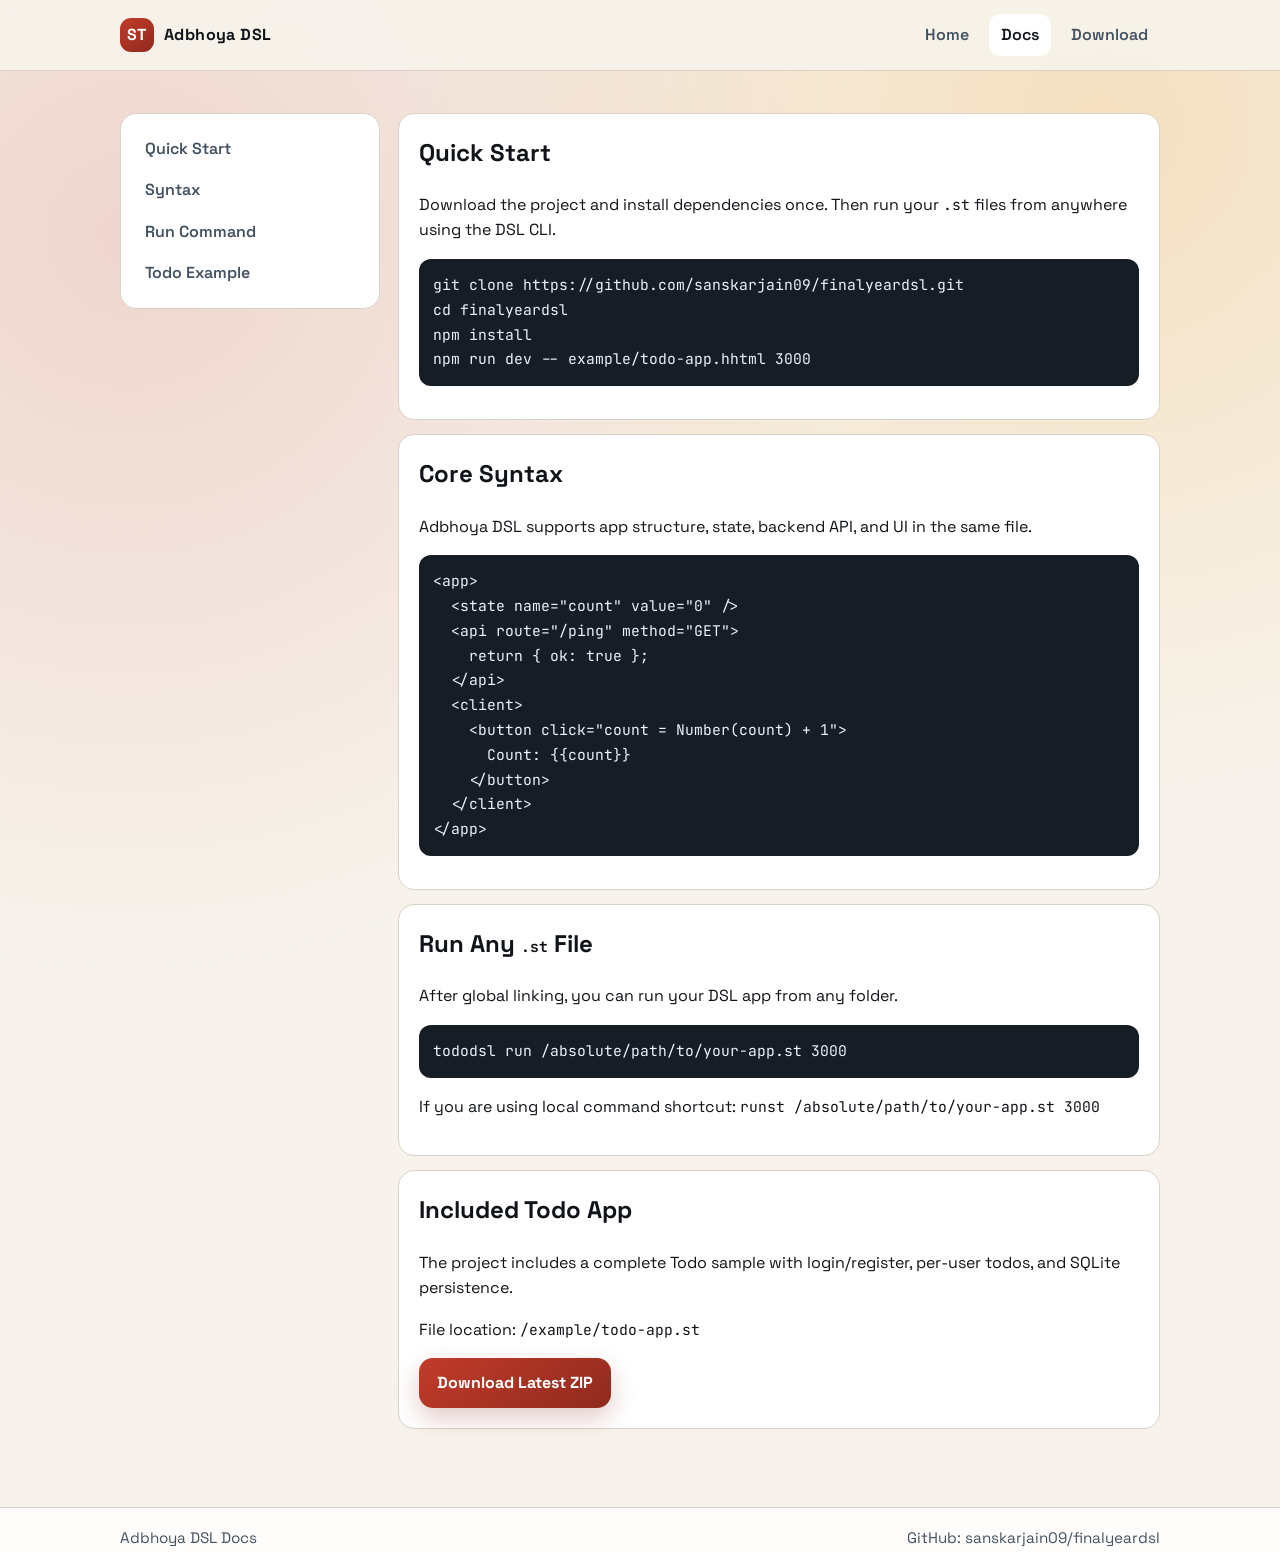
==== docs.html @ e7f031f5 "Initial website" ====
<!doctype html>
<html lang="en">
  <head>
    <meta charset="UTF-8" />
    <meta name="viewport" content="width=device-width, initial-scale=1.0" />
    <title>Adbhoya DSL | Docs</title>
    <link rel="preconnect" href="https://fonts.googleapis.com" />
    <link rel="preconnect" href="https://fonts.gstatic.com" crossorigin />
    <link
      href="https://fonts.googleapis.com/css2?family=JetBrains+Mono:wght@400;600&family=Space+Grotesk:wght@400;500;600;700&display=swap"
      rel="stylesheet"
    />
    <link rel="stylesheet" href="./assets/styles.css" />
  </head>
  <body>
    <div class="site-shell">
      <header class="topbar">
        <div class="topbar-inner">
          <a class="brand" href="./index.html">
            <span class="brand-mark">ST</span>
            <span>Adbhoya DSL</span>
          </a>
          <button
            class="nav-toggle"
            type="button"
            aria-label="Toggle navigation menu"
            aria-expanded="false"
          >
            <span></span>
            <span></span>
            <span></span>
          </button>
          <nav class="menu" aria-label="Main navigation">
            <a href="./index.html">Home</a>
            <a class="active" href="./docs.html">Docs</a>
            <a
              href="https://github.com/sanskarjain09/finalyeardsl/archive/refs/heads/main.zip"
              target="_blank"
              rel="noopener"
              >Download</a
            >
          </nav>
        </div>
      </header>

      <main class="content">
        <div class="container docs-layout">
          <nav class="docs-nav">
            <a href="#quick-start">Quick Start</a>
            <a href="#syntax">Syntax</a>
            <a href="#run">Run Command</a>
            <a href="#todo">Todo Example</a>
          </nav>

          <section>
            <article class="docs-card" id="quick-start">
              <h2>Quick Start</h2>
              <p>
                Download the project and install dependencies once. Then run
                your <code>.st</code> files from anywhere using the DSL CLI.
              </p>
              <pre><code>git clone https://github.com/sanskarjain09/finalyeardsl.git
cd finalyeardsl
npm install
npm run dev -- example/todo-app.hhtml 3000</code></pre>
            </article>

            <article class="docs-card" id="syntax">
              <h2>Core Syntax</h2>
              <p>
                Adbhoya DSL supports app structure, state, backend API, and UI
                in the same file.
              </p>
              <pre><code>&lt;app&gt;
  &lt;state name="count" value="0" /&gt;
  &lt;api route="/ping" method="GET"&gt;
    return { ok: true };
  &lt;/api&gt;
  &lt;client&gt;
    &lt;button click="count = Number(count) + 1"&gt;
      Count: {{count}}
    &lt;/button&gt;
  &lt;/client&gt;
&lt;/app&gt;</code></pre>
            </article>

            <article class="docs-card" id="run">
              <h2>Run Any <code>.st</code> File</h2>
              <p>
                After global linking, you can run your DSL app from any folder.
              </p>
              <pre><code>tododsl run /absolute/path/to/your-app.st 3000</code></pre>
              <p>
                If you are using local command shortcut:
                <code>runst /absolute/path/to/your-app.st 3000</code>
              </p>
            </article>

            <article class="docs-card" id="todo">
              <h2>Included Todo App</h2>
              <p>
                The project includes a complete Todo sample with login/register,
                per-user todos, and SQLite persistence.
              </p>
              <p>
                File location:
                <code>/example/todo-app.st</code>
              </p>
              <a
                class="btn btn-primary"
                href="https://github.com/sanskarjain09/finalyeardsl/archive/refs/heads/main.zip"
                target="_blank"
                rel="noopener"
                >Download Latest ZIP</a
              >
            </article>
          </section>
        </div>
      </main>

      <footer class="site-footer">
        <div class="site-footer-inner">
          <span>Adbhoya DSL Docs</span>
          <span>
            GitHub:
            <a href="https://github.com/sanskarjain09/finalyeardsl"
              >sanskarjain09/finalyeardsl</a
            >
          </span>
        </div>
      </footer>
    </div>
    <script src="./assets/nav.js"></script>
  </body>
</html>
---- assets/styles.css ----
:root {
  --bg: #f7f3ec;
  --ink: #101418;
  --muted: #435160;
  --brand: #c23b2a;
  --brand-dark: #8f2a1e;
  --card: #ffffff;
  --line: #d9d2c6;
  --accent: #f2c98a;
}

* {
  box-sizing: border-box;
}

html,
body {
  margin: 0;
  padding: 0;
}

body {
  font-family: "Space Grotesk", "Segoe UI", sans-serif;
  color: var(--ink);
  background:
    radial-gradient(circle at 10% 15%, rgba(194, 59, 42, 0.16), transparent 42%),
    radial-gradient(circle at 86% 8%, rgba(242, 201, 138, 0.45), transparent 38%),
    var(--bg);
  line-height: 1.6;
}

a {
  color: inherit;
  text-decoration: none;
}

.site-shell {
  min-height: 100vh;
  display: flex;
  flex-direction: column;
}

.topbar {
  position: sticky;
  top: 0;
  z-index: 20;
  backdrop-filter: blur(10px);
  background: rgba(247, 243, 236, 0.9);
  border-bottom: 1px solid var(--line);
}

.topbar-inner {
  max-width: 1080px;
  margin: 0 auto;
  padding: 14px 20px;
  display: flex;
  align-items: center;
  justify-content: space-between;
  gap: 20px;
}

.brand {
  display: flex;
  align-items: center;
  gap: 10px;
  font-weight: 700;
  letter-spacing: 0.4px;
}

.brand-mark {
  width: 34px;
  height: 34px;
  border-radius: 11px;
  background: linear-gradient(145deg, var(--brand), var(--brand-dark));
  color: #fff;
  display: grid;
  place-items: center;
  font-size: 16px;
}

.menu {
  display: flex;
  align-items: center;
  gap: 8px;
}

.nav-toggle {
  display: none;
  width: 42px;
  height: 42px;
  border: 1px solid var(--line);
  border-radius: 12px;
  background: #fff;
  cursor: pointer;
  padding: 9px 8px;
  align-items: center;
  justify-content: center;
  gap: 4px;
  flex-direction: column;
}

.nav-toggle span {
  display: block;
  width: 18px;
  height: 2px;
  background: var(--ink);
  border-radius: 99px;
  transition: transform 0.2s ease, opacity 0.2s ease;
}

.menu a {
  padding: 8px 12px;
  border-radius: 12px;
  font-weight: 600;
  color: var(--muted);
}

.menu a.active,
.menu a:hover {
  background: #fff;
  color: var(--ink);
}

.btn {
  display: inline-flex;
  align-items: center;
  justify-content: center;
  gap: 8px;
  border: none;
  border-radius: 14px;
  padding: 12px 18px;
  font-weight: 700;
  cursor: pointer;
  transition: transform 0.2s ease, box-shadow 0.2s ease;
}

.btn:hover {
  transform: translateY(-1px);
}

.btn-primary {
  background: linear-gradient(145deg, var(--brand), var(--brand-dark));
  color: #fff;
  box-shadow: 0 10px 24px rgba(143, 42, 30, 0.25);
}

.btn-soft {
  background: #fff;
  border: 1px solid var(--line);
  color: var(--ink);
}

.content {
  flex: 1;
}

.container {
  max-width: 1080px;
  margin: 0 auto;
  padding: 42px 20px 64px;
}

.hero {
  display: grid;
  grid-template-columns: 1.15fr 0.85fr;
  gap: 26px;
  align-items: stretch;
}

.hero-copy h1 {
  margin: 0 0 12px;
  font-size: clamp(2rem, 4vw, 3.5rem);
  line-height: 1.05;
  letter-spacing: -0.02em;
}

.hero-copy p {
  margin: 0;
  color: var(--muted);
  max-width: 58ch;
  font-size: 1.05rem;
}

.hero-cta {
  margin-top: 22px;
  display: flex;
  flex-wrap: wrap;
  gap: 12px;
}

.card {
  background: var(--card);
  border: 1px solid var(--line);
  border-radius: 20px;
  padding: 22px;
}

.stats {
  display: grid;
  gap: 10px;
}

.stats .tag {
  display: inline-flex;
  padding: 6px 10px;
  border-radius: 999px;
  background: rgba(194, 59, 42, 0.12);
  color: #7d261b;
  font-size: 0.82rem;
  font-weight: 700;
  width: fit-content;
}

.stat-grid {
  margin-top: 14px;
  display: grid;
  grid-template-columns: repeat(2, minmax(0, 1fr));
  gap: 12px;
}

.stat-item {
  background: #fcfaf7;
  border: 1px solid var(--line);
  border-radius: 14px;
  padding: 12px;
}

.stat-item strong {
  font-size: 1.15rem;
}

.section-title {
  margin: 44px 0 14px;
  font-size: 1.45rem;
}

.feature-grid {
  display: grid;
  grid-template-columns: repeat(3, minmax(0, 1fr));
  gap: 14px;
}

.feature {
  background: #fff;
  border: 1px solid var(--line);
  border-radius: 16px;
  padding: 18px;
}

.feature h3 {
  margin: 0 0 8px;
}

.feature p {
  margin: 0;
  color: var(--muted);
}

.docs-layout {
  display: grid;
  grid-template-columns: 260px 1fr;
  gap: 18px;
}

.docs-nav {
  position: sticky;
  top: 86px;
  align-self: start;
  background: #fff;
  border: 1px solid var(--line);
  border-radius: 16px;
  padding: 14px;
}

.docs-nav a {
  display: block;
  padding: 8px 10px;
  border-radius: 10px;
  color: var(--muted);
  font-weight: 600;
}

.docs-nav a:hover {
  background: #f7f3ec;
  color: var(--ink);
}

.docs-card {
  background: #fff;
  border: 1px solid var(--line);
  border-radius: 16px;
  padding: 20px;
  margin-bottom: 14px;
}

.docs-card h2 {
  margin-top: 0;
}

.docs-card pre {
  background: #171d25;
  color: #ecf2ff;
  border-radius: 12px;
  padding: 14px;
  overflow-x: auto;
}

.docs-card code {
  font-family: "JetBrains Mono", "Fira Code", monospace;
  font-size: 0.92rem;
}

.site-footer {
  border-top: 1px solid var(--line);
  background: rgba(255, 255, 255, 0.85);
}

.site-footer-inner {
  max-width: 1080px;
  margin: 0 auto;
  padding: 18px 20px;
  display: flex;
  justify-content: space-between;
  gap: 12px;
  flex-wrap: wrap;
  color: var(--muted);
  font-size: 0.95rem;
}

@media (max-width: 920px) {
  .hero {
    grid-template-columns: 1fr;
  }

  .feature-grid {
    grid-template-columns: 1fr 1fr;
  }

  .docs-layout {
    grid-template-columns: 1fr;
  }

  .docs-nav {
    position: static;
  }
}

@media (max-width: 620px) {
  .topbar-inner {
    flex-wrap: nowrap;
    justify-content: space-between;
    position: relative;
  }

  .nav-toggle {
    display: inline-flex;
  }

  .topbar.menu-open .nav-toggle span:nth-child(1) {
    transform: translateY(6px) rotate(45deg);
  }

  .topbar.menu-open .nav-toggle span:nth-child(2) {
    opacity: 0;
  }

  .topbar.menu-open .nav-toggle span:nth-child(3) {
    transform: translateY(-6px) rotate(-45deg);
  }

  .menu {
    display: none;
    position: absolute;
    left: 20px;
    right: 20px;
    top: calc(100% + 10px);
    background: #fff;
    border: 1px solid var(--line);
    border-radius: 14px;
    padding: 8px;
    box-shadow: 0 16px 30px rgba(16, 20, 24, 0.12);
    z-index: 30;
    gap: 6px;
  }

  .topbar.menu-open .menu {
    display: flex;
  }

  .menu a {
    flex: 1;
    text-align: center;
    white-space: nowrap;
  }

  .hero-cta {
    flex-direction: column;
  }

  .hero-cta .btn {
    width: 100%;
  }

  .feature-grid {
    grid-template-columns: 1fr;
  }

  .stat-grid {
    grid-template-columns: 1fr;
  }
}
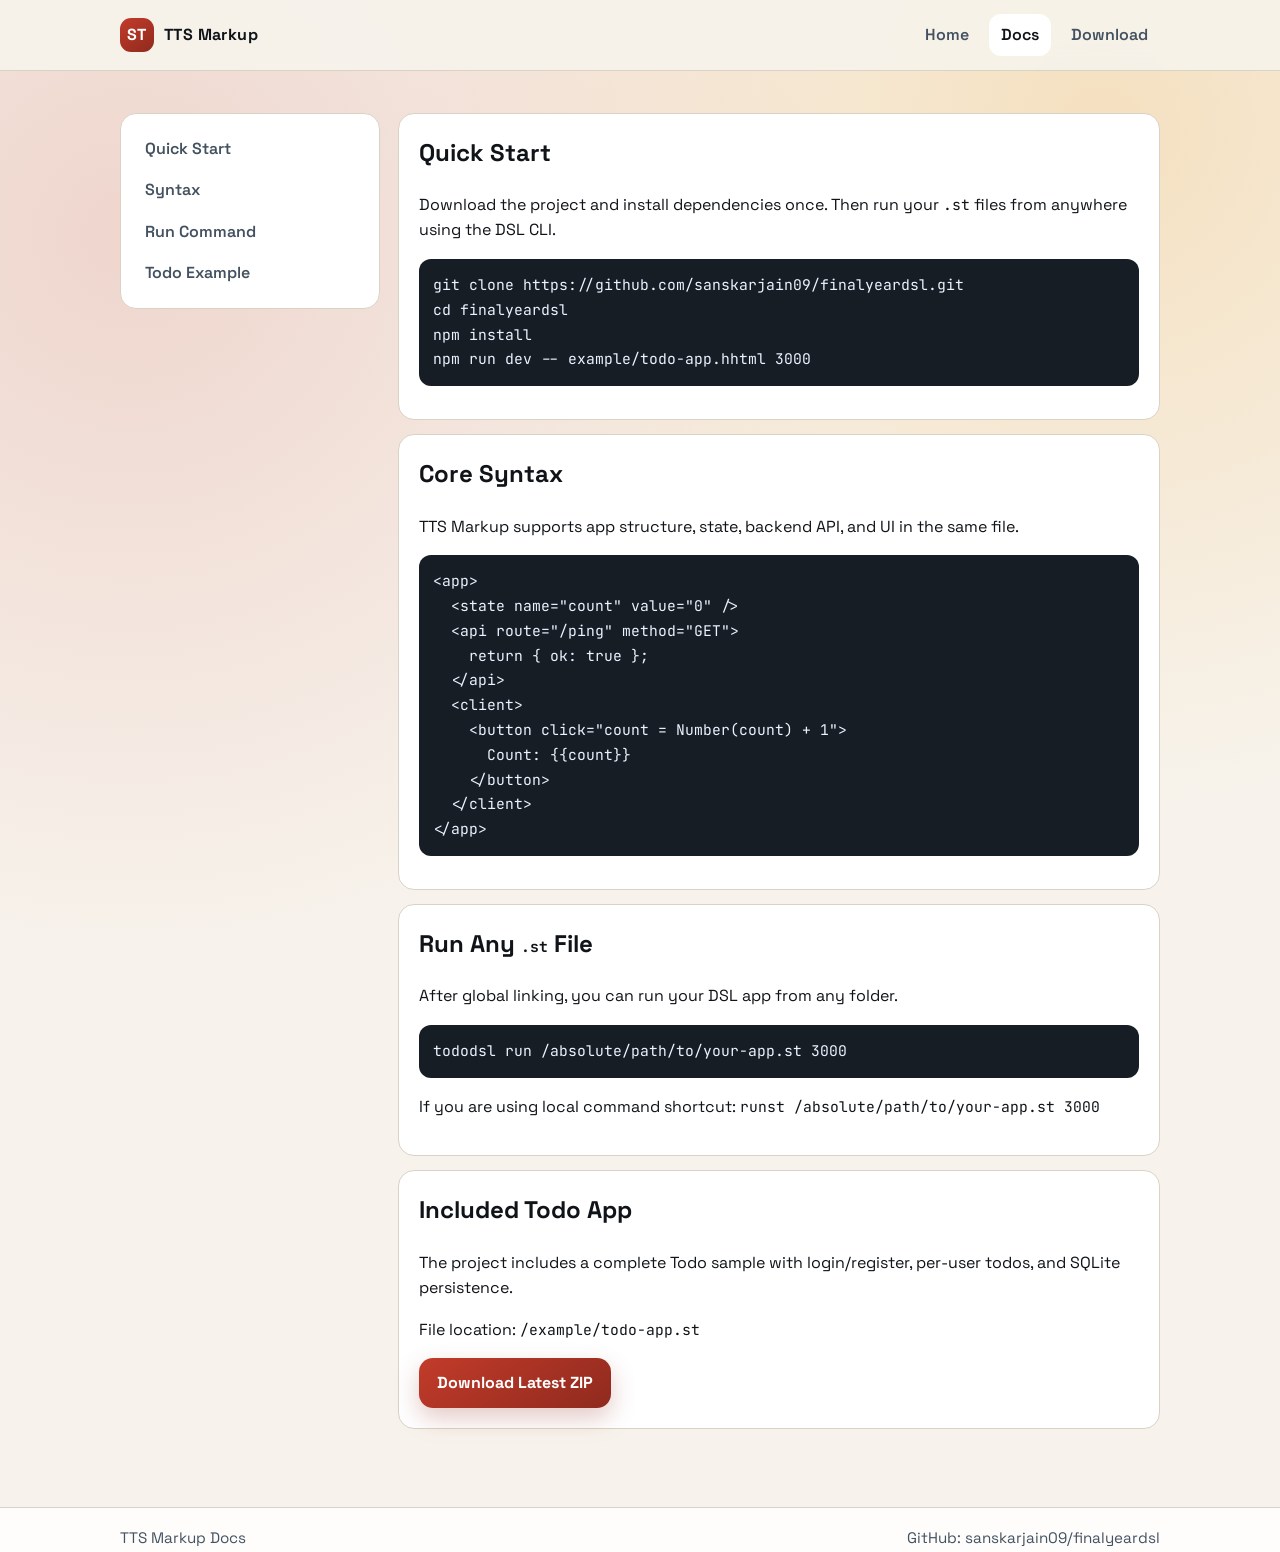
==== commit 05fce107: "Rename Adbhoya DSL branding to TTS Markup" ====
--- a/docs.html
+++ b/docs.html
@@ -3,7 +3,7 @@
   <head>
     <meta charset="UTF-8" />
     <meta name="viewport" content="width=device-width, initial-scale=1.0" />
-    <title>Adbhoya DSL | Docs</title>
+    <title>TTS Markup | Docs</title>
     <link rel="preconnect" href="https://fonts.googleapis.com" />
     <link rel="preconnect" href="https://fonts.gstatic.com" crossorigin />
     <link
@@ -11,6 +11,7 @@
       rel="stylesheet"
     />
     <link rel="stylesheet" href="./assets/styles.css" />
+    <link rel="icon" type="image/x-icon" href="./assets/favicon.ico" />
   </head>
   <body>
     <div class="site-shell">
@@ -18,7 +19,7 @@
         <div class="topbar-inner">
           <a class="brand" href="./index.html">
             <span class="brand-mark">ST</span>
-            <span>Adbhoya DSL</span>
+            <span>TTS Markup</span>
           </a>
           <button
             class="nav-toggle"
@@ -68,7 +69,7 @@
             <article class="docs-card" id="syntax">
               <h2>Core Syntax</h2>
               <p>
-                Adbhoya DSL supports app structure, state, backend API, and UI
+                TTS Markup supports app structure, state, backend API, and UI
                 in the same file.
               </p>
               <pre><code>&lt;app&gt;
@@ -120,7 +121,7 @@
 
       <footer class="site-footer">
         <div class="site-footer-inner">
-          <span>Adbhoya DSL Docs</span>
+          <span>TTS Markup Docs</span>
           <span>
             GitHub:
             <a href="https://github.com/sanskarjain09/finalyeardsl"
